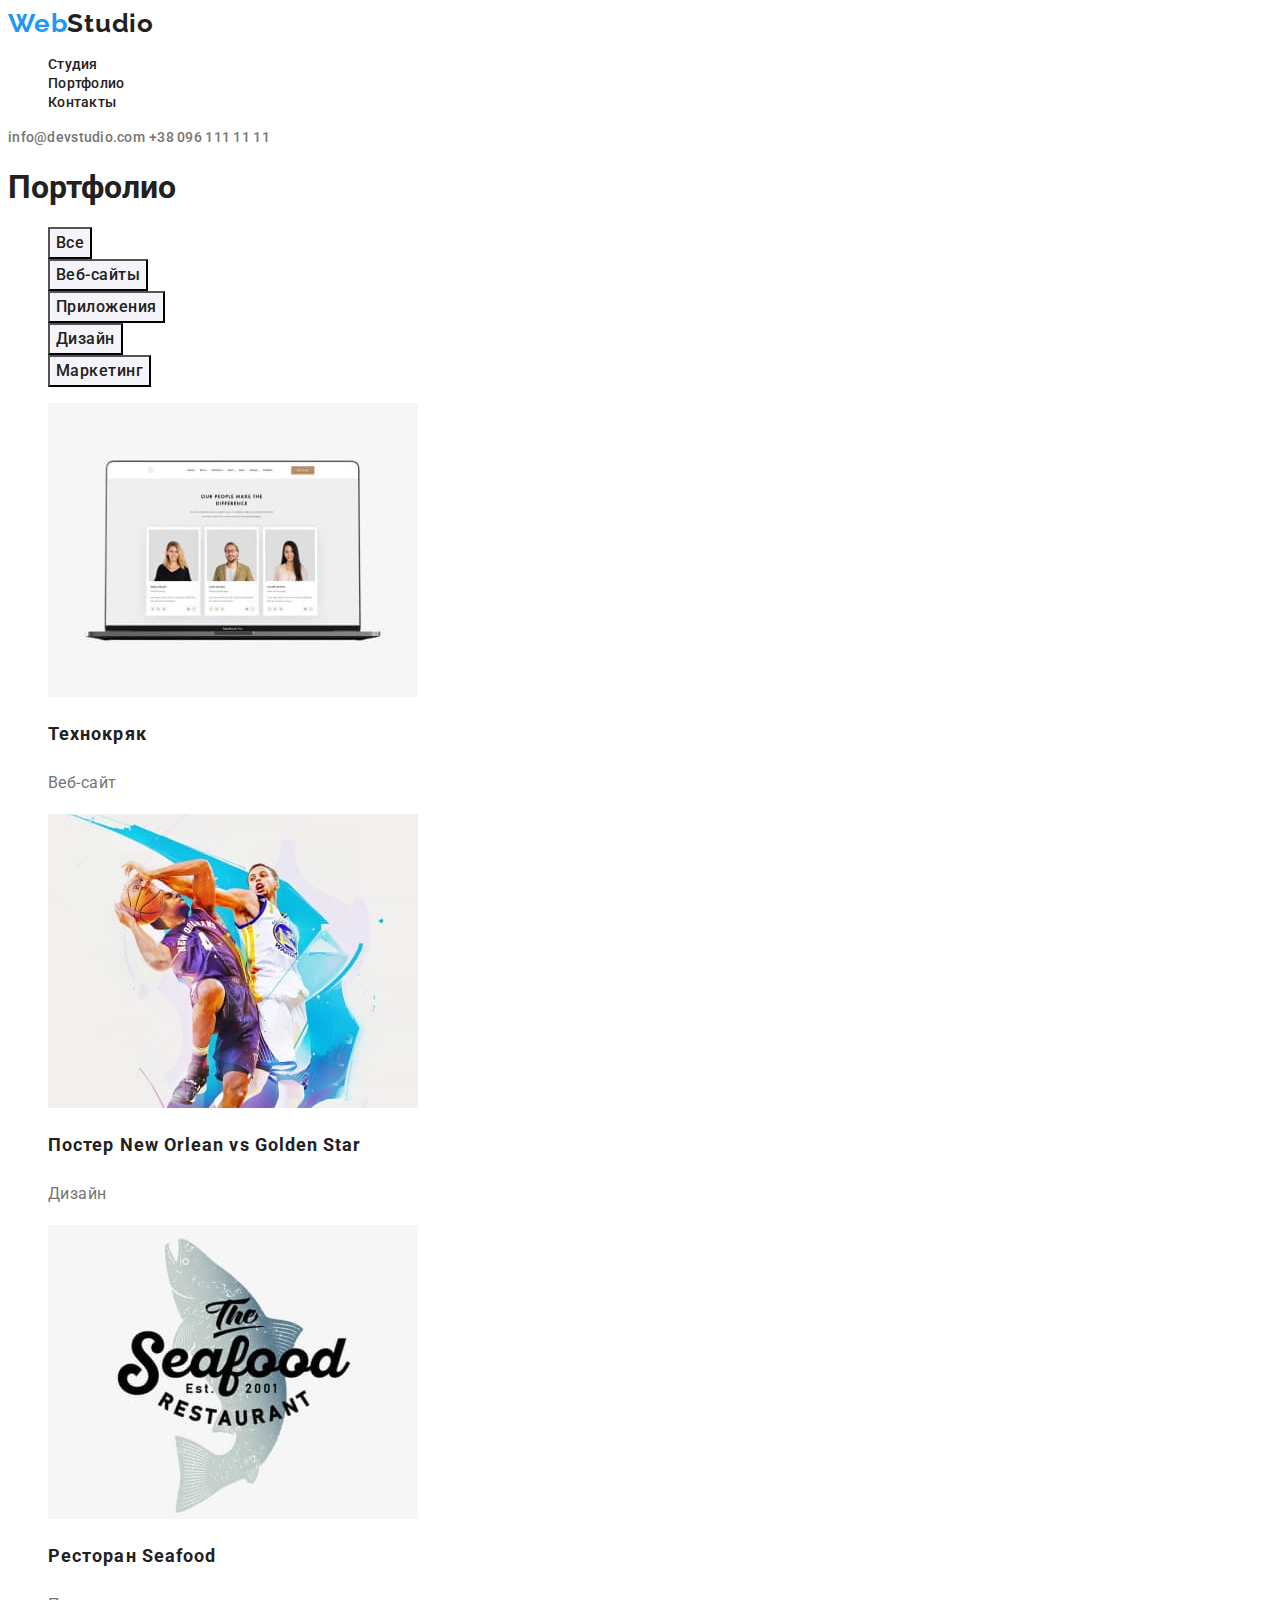
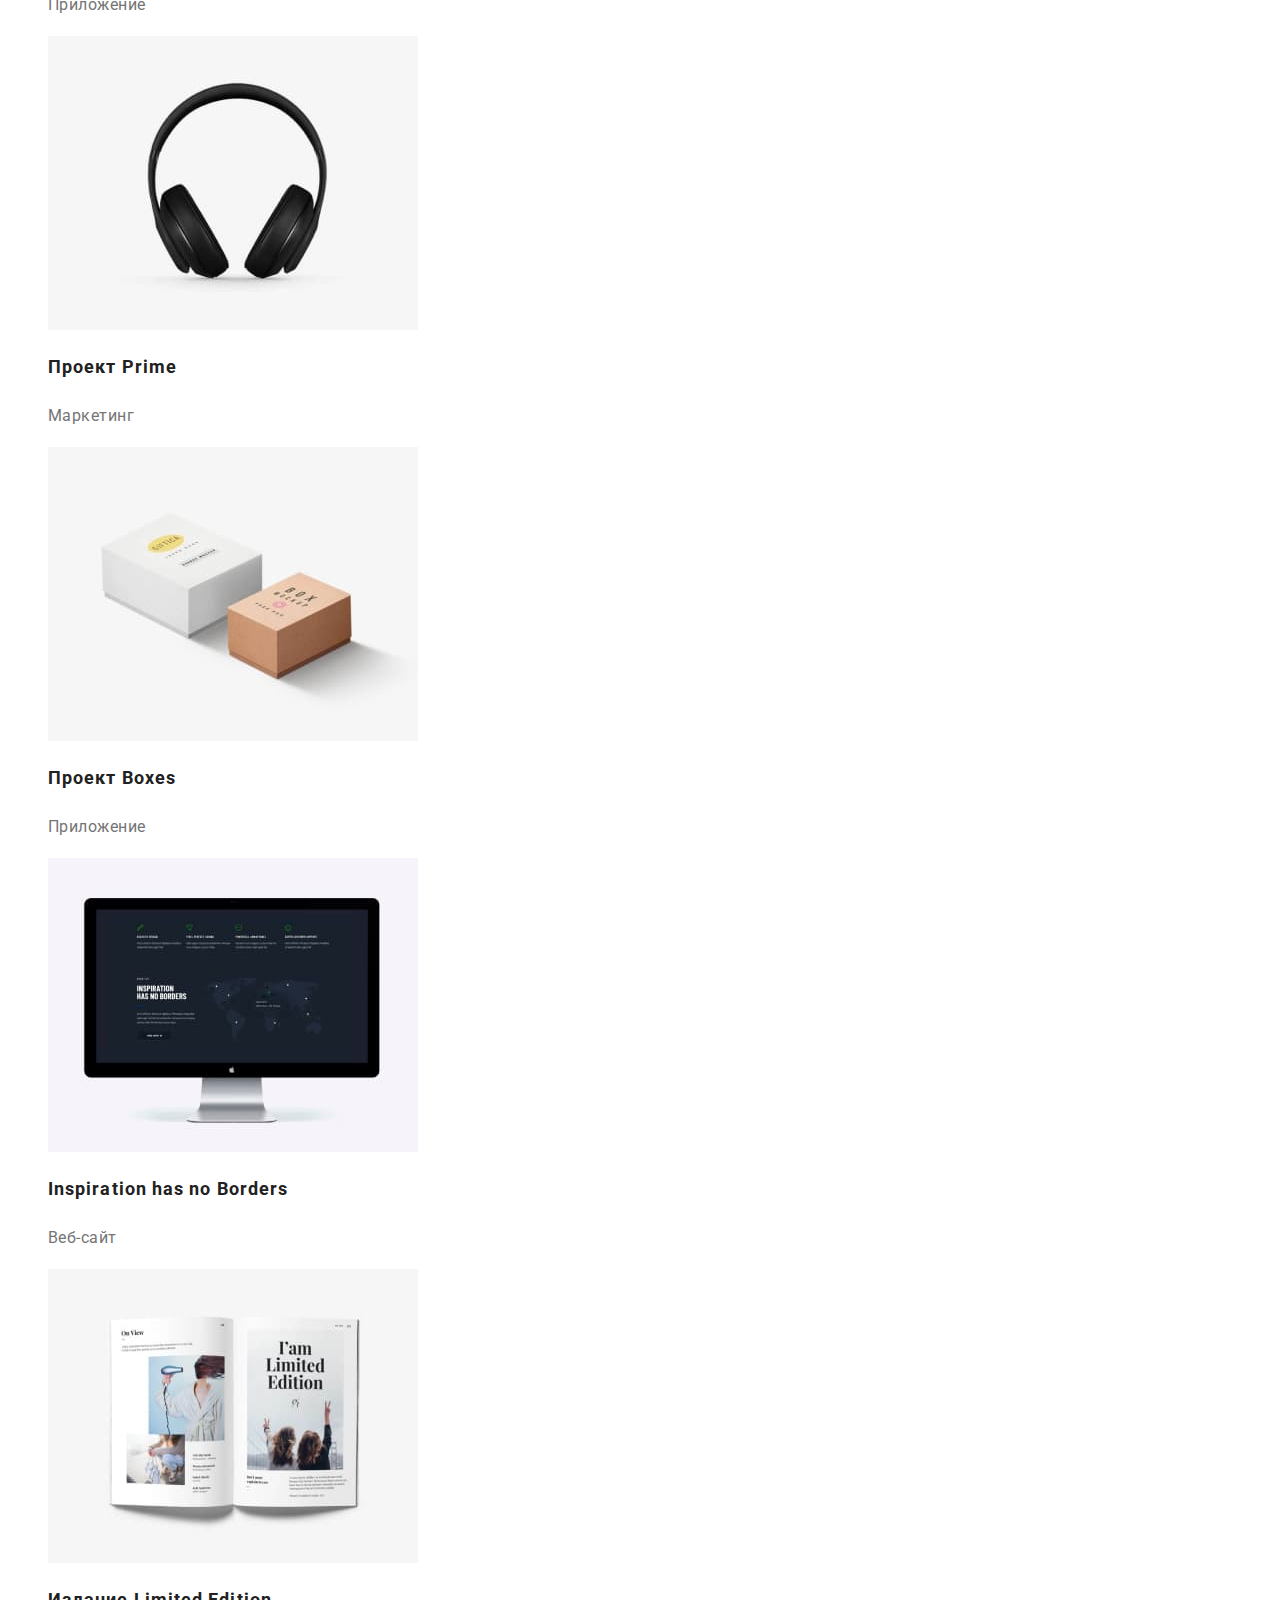
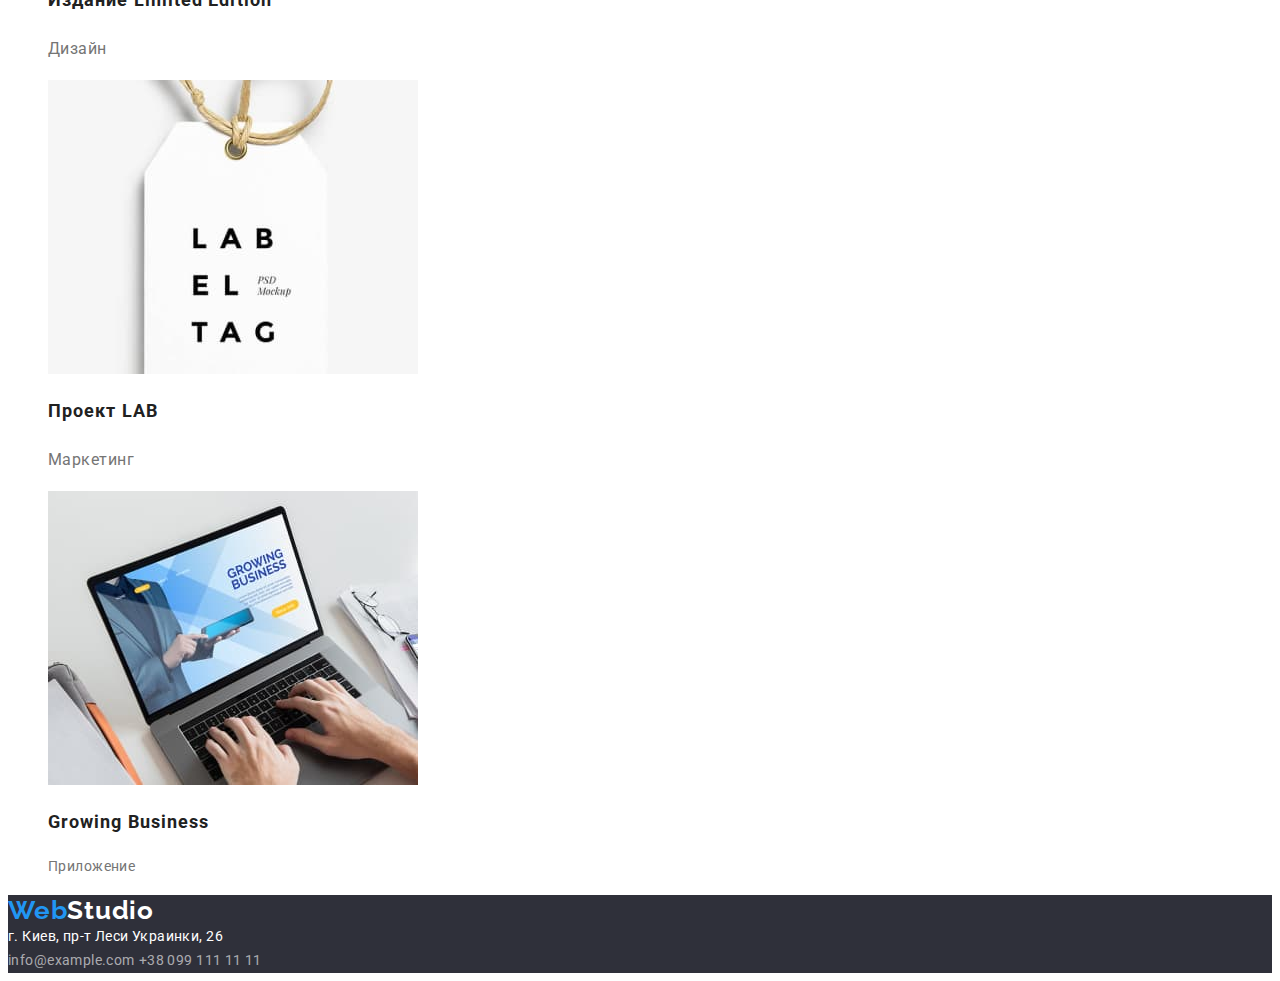
==== portfolio.html @ 38827151 "first commit" ====
<!DOCTYPE html>
<html lang="ru">

<head>
    <meta charset="UTF-8">
    <meta http-equiv="X-UA-Compatible" content="IE=edge">
    <meta name="viewport" content="width=device-width, initial-scale=1.0">
    <title>Portfolio</title>
    <link
        href="https://fonts.googleapis.com/css2?family=Raleway:wght@700&family=Roboto:wght@400;500;700;900&display=swap"
        rel="stylesheet">
    <link rel="stylesheet" href="./css/styles.css">
</head>

<body>
    <header>
        <a href="" class="logo"><span class="logo-title">Web</span>Studio</a>
        <nav>
            <ul>
                <li>
                    <a href="./index.html" class="link">Студия</a>
                </li>
                <li>
                    <a href="./portfolio.html" class="link">Портфолио</a>
                </li>
                <li>
                    <a href="#contact" class="link">Контакты</a>
                </li>
            </ul>
        </nav>
        <a href="mailto:info@devstudio.com" class="link link-info">info@devstudio.com</a>
        <a href="tel:+380961111111" class="link link-info">+38 096 111 11 11</a>
    </header>

    <main>
        <section>
            <!--спрятать-->
            <h1>Портфолио</h1>
            <!--спрятать-->
            <ul class="list-filters">
                <li>
                    <button class="item-filters" type="button">Все</button>
                </li>
                <li>
                    <button class="item-filters" type="button">Веб-сайты</button>
                </li>
                <li>
                    <button class="item-filters" type="button">Приложения</button>
                </li>
                <li>
                    <button class="item-filters" type="button">Дизайн</button>
                </li>
                <li>
                    <button class="item-filters" type="button">Маркетинг</button>
                </li>
            </ul>

            <ul>
                <li>
                    <a href="">
                        <img src="./images/project-1.jpg" alt="проект веб-сайта технокряк" width="370">
                        <h2 class="item-title">Технокряк</h2>
                        <p class="item-section-description">Веб-сайт</p>
                    </a>
                </li>
                <li>
                    <a href="">
                        <img src="./images/project-2.jpg" alt="дизайн постера Нью Орлеана и Голден Стар" width="370">
                        <h2 class="item-title">Постер New Orlean vs Golden Star</h2>
                        <p class="item-section-description">Дизайн</p>
                    </a>
                </li>
                <li>
                    <a href="">
                        <img src="./images/project-3.jpg" alt="приложение для ресторана морепродуктов" width="370">
                        <h2 class="item-title">Ресторан Seafood</h2>
                        <p class="item-section-description">Приложение</p>
                    </a>
                </li>
                <li>
                    <a href="">
                        <img src="./images/project-4.jpg" alt="маркетинг для проекта прайм" width="370">
                        <h2 class="item-title">Проект Prime</h2>
                        <p class="item-section-description">Маркетинг</p>
                    </a>
                </li>
                <li>
                    <a href="">
                        <img src="./images/project-5.jpg" alt="приложение для проекта боксес" width="370">
                        <h2 class="item-title">Проект Boxes</h2>
                        <p class="item-section-description">Приложение</p>
                    </a>
                </li>
                <li>
                    <a href="">
                        <img src="./images/project-6.jpg" alt="веб-сайт вдохновение не имеет границ" width="370">
                        <h2 class="item-title">Inspiration has no Borders</h2>
                        <p class="item-section-description">Веб-сайт</p>
                    </a>
                </li>
                <li>
                    <a href="">
                        <img src="./images/project-7.jpg" alt="дизайн издания лимитед идишен" width="370">
                        <h2 class="item-title">Издание Limited Edition</h2>
                        <p class="item-section-description">Дизайн</p>
                    </a>
                </li>
                <li>
                    <a href="">
                        <img src="./images/project-8.jpg" alt="маркетинг для проекта лаб" width="370">
                        <h2 class="item-title">Проект LAB</h2>
                        <p class="item-section-description">Маркетинг</p>
                    </a>
                </li>
                <li>
                    <a href="">
                        <img src="./images/project-9.jpg" alt="приложение для гровин бизнес" width="370">
                        <h2 class="item-title">Growing Business</h2>
                        <p class="section-description">Приложение</p>
                    </a>
                </li>
            </ul>

        </section>

    </main>

    <footer id="contact" class="footer">
        <a href="" class="logo logo-light"><span class="logo-title">Web</span>Studio</a>
        <address class="footer-address">г. Киев, пр-т Леси Украинки, 26</address>
        <a href="mailto:info@example.com" class="link link-info-oppacity">info@example.com</a>
        <a href="tel:+380991111111" class="link link-info-oppacity">+38 099 111 11 11</a>

    </footer>

</body>

</html>
---- css/styles.css ----
:root {
    --primary-color: #212121;
    --secondary-color: #2196F3;
    --extra-main-color: #757575;
}

* {
    box-sizing: border-box;
}
body {
    color: var(--primary-color);
    background-color: #ffffff;
    font-family: Roboto, sans-serif;
}
a {
    text-decoration: none;
}
li {
    list-style: none;
}

/* main */
.logo {
    font-family: Raleway, sans-serif;
    font-weight: 700;
    font-size: 26px;
    line-height: 1.17;
    letter-spacing: 0.03em;
    color: var(--primary-color);
}
.logo-title {
    color: var(--secondary-color);
}
.link {
    color: var(--primary-color);
    font-style: normal;
    font-weight: 500;
    font-size: 14px;
    line-height: 1.14;
    letter-spacing: 0.02em;
}
.link:hover,
.link:focus {
    color: var(--secondary-color);
}
.link-info {
    color: var(--extra-main-color);
}
.link-info-oppacity {
    font-weight: normal;
    font-size: 14px;
    line-height: 1.71;
    letter-spacing: 0.03em;
    color: rgba(255, 255, 255, 0.6);
}

.footer {
    background-color: #2F303A;
}
.logo-light {
    color: #ffffff;
}
.footer-address {
    font-weight: normal;
    font-style: normal;
    font-size: 14px;
    line-height: 1.71;
    letter-spacing: 0.03em;
    color: #FFFFFF;
}

/* index */
.hero {
    background-color: #2F303A;
}
.hero-title {
    font-weight: 900;
    font-size: 44px;
    line-height: 1.36;
    text-align: center;
    letter-spacing: 0.06em;
    text-transform: uppercase;
    color: #FFFFFF;
}
.hero-button {
    background-color: var(--secondary-color);
    color: #ffffff;
    font-weight: bold;
    font-size: 16px;
    line-height: 1.875;
    /* display: flex;
    align-items: center;
    text-align: center; */
    letter-spacing: 0.06em;
}
.hero-button:hover,
.hero-button:focus {
    background-color: #ffffff;
    color: var(--secondary-color);
}
.section-main-title {
    font-style: normal;
    font-weight: bold;
    font-size: 36px;
    line-height: 1.16;
    text-align: center;
    letter-spacing: 0.03em;
}
.section-title {
    font-weight: bold;
    font-size: 14px;
    line-height: 1.14;
    letter-spacing: 0.03em;
    text-transform: uppercase;
}
.section-description {
    font-weight: normal;
    font-size: 14px;
    line-height: 1.71;
    letter-spacing: 0.03em;
    color: var(--extra-main-color);
}
.section-title-team {
    font-weight: 500;
    font-size: 16px;
    line-height: 1.1875;
    letter-spacing: 0.03em;
}
.section-description-team {
    font-weight: normal;
    font-size: 16px;
    line-height: 1.1875;
    letter-spacing: 0.03em;
    color: var(--extra-main-color);
}

/* portfolio */
.item-filters {
    font-family: Roboto, sans-serif;
    background-color: #F5F4FA;
    color: var(--primary-color);
    cursor: pointer;
    font-weight: 500;
    font-size: 16px;
    line-height: 1.625;
    text-align: center;
    letter-spacing: 0.03em;
}
.item-filters:hover,
.item-filters:focus{
    color: #ffffff;
    background-color: var(--secondary-color);
}
.item-title {
    font-weight: bold;
    font-size: 18px;
    line-height: 2;
    letter-spacing: 0.06em;
    color: var(--primary-color)
}
.item-section-description {
    font-weight: normal;
    font-size: 16px;
    line-height: 1.875;
    letter-spacing: 0.03em;
    color: var(--extra-main-color);
}
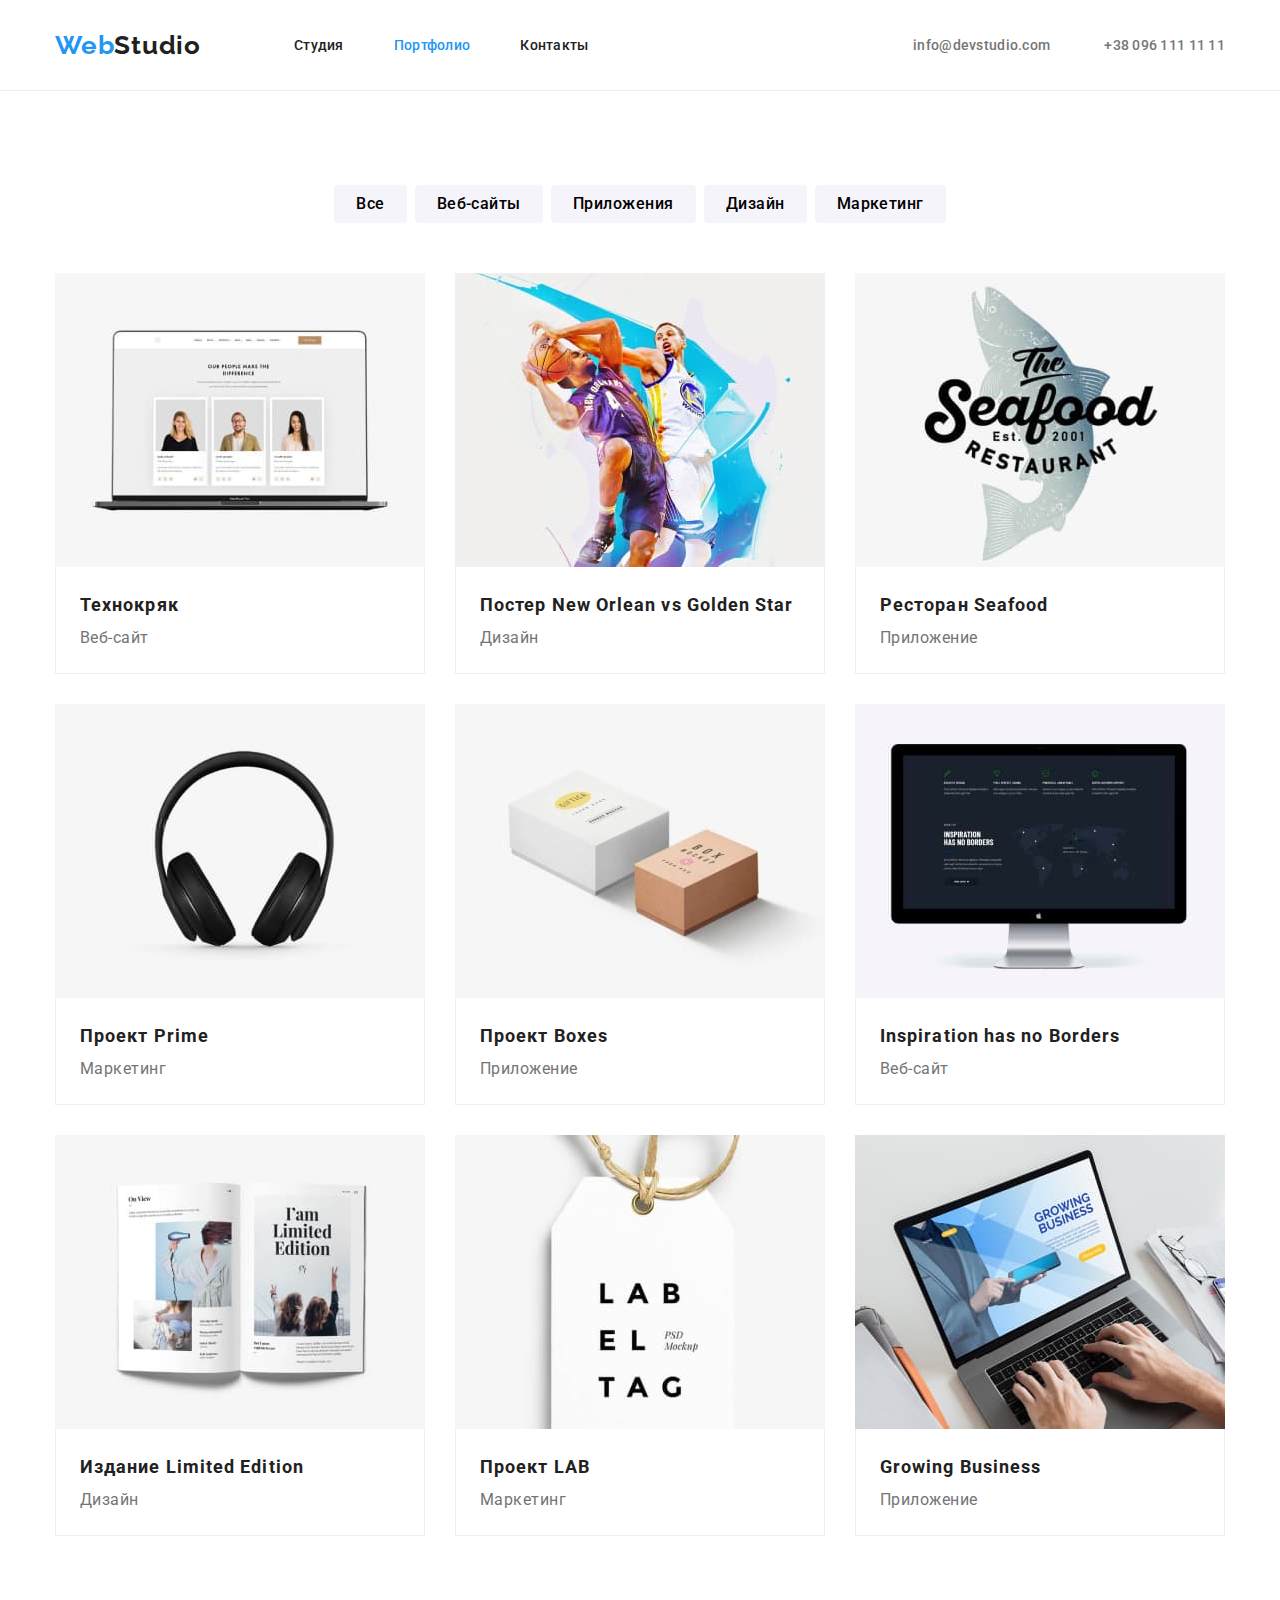
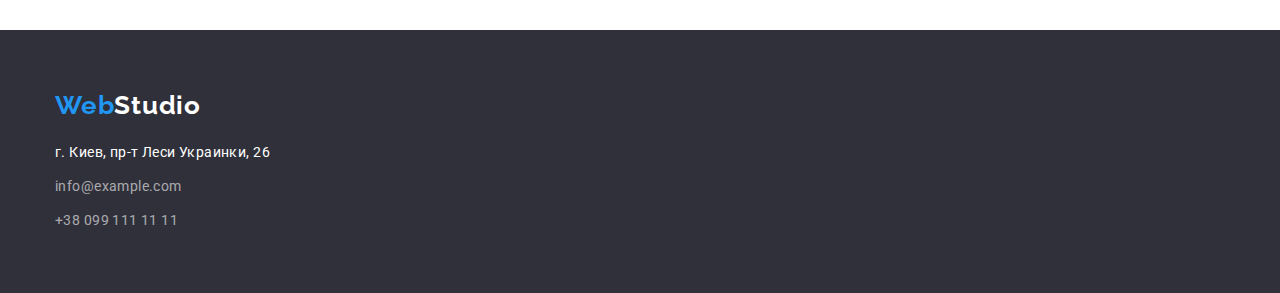
==== commit 9da63a90: "hw 3 done" ====
--- a/portfolio.html
+++ b/portfolio.html
@@ -9,128 +9,161 @@
     <link
         href="https://fonts.googleapis.com/css2?family=Raleway:wght@700&family=Roboto:wght@400;500;700;900&display=swap"
         rel="stylesheet">
+    <link rel="stylesheet"
+        href="https://cdnjs.cloudflare.com/ajax/libs/modern-normalize/1.1.0/modern-normalize.min.css">
     <link rel="stylesheet" href="./css/styles.css">
 </head>
 
 <body>
-    <header>
+    <header class="header container header-line">
         <a href="" class="logo"><span class="logo-title">Web</span>Studio</a>
         <nav>
-            <ul>
-                <li>
+            <ul class="header-list">
+                <li class="header-list-item">
                     <a href="./index.html" class="link">Студия</a>
                 </li>
-                <li>
-                    <a href="./portfolio.html" class="link">Портфолио</a>
+                <li class="header-list-item">
+                    <a href="./portfolio.html" class="link link-active">Портфолио</a>
                 </li>
-                <li>
+                <li class="header-list-item">
                     <a href="#contact" class="link">Контакты</a>
                 </li>
             </ul>
         </nav>
-        <a href="mailto:info@devstudio.com" class="link link-info">info@devstudio.com</a>
-        <a href="tel:+380961111111" class="link link-info">+38 096 111 11 11</a>
+        <div class="header-item">
+            <a href="mailto:info@devstudio.com" class="link link-info">info@devstudio.com</a>
+            <a href="tel:+380961111111" class="link link-info">+38 096 111 11 11</a>
+        </div>
     </header>
 
     <main>
-        <section>
-            <!--спрятать-->
-            <h1>Портфолио</h1>
-            <!--спрятать-->
-            <ul class="list-filters">
-                <li>
-                    <button class="item-filters" type="button">Все</button>
-                </li>
-                <li>
-                    <button class="item-filters" type="button">Веб-сайты</button>
-                </li>
-                <li>
-                    <button class="item-filters" type="button">Приложения</button>
-                </li>
-                <li>
-                    <button class="item-filters" type="button">Дизайн</button>
-                </li>
-                <li>
-                    <button class="item-filters" type="button">Маркетинг</button>
-                </li>
-            </ul>
+        <section class="line">
+            <div class="container">
+                <!--спрятать-->
+                <h1 class="visually-hidden">Портфолио</h1>
+                <!--спрятать-->
+                <ul class="filter-button-list">
+                    <li class="filter-button-item">
+                        <button class="filter-button" type="button">Все</button>
+                    </li>
+                    <li class="filter-button-item">
+                        <button class="filter-button" type="button">Веб-сайты</button>
+                    </li>
+                    <li class="filter-button-item">
+                        <button class="filter-button" type="button">Приложения</button>
+                    </li>
+                    <li class="filter-button-item">
+                        <button class="filter-button" type="button">Дизайн</button>
+                    </li>
+                    <li class="filter-button-item">
+                        <button class="filter-button" type="button">Маркетинг</button>
+                    </li>
+                </ul>
 
-            <ul>
-                <li>
-                    <a href="">
-                        <img src="./images/project-1.jpg" alt="проект веб-сайта технокряк" width="370">
-                        <h2 class="item-title">Технокряк</h2>
-                        <p class="item-section-description">Веб-сайт</p>
-                    </a>
-                </li>
-                <li>
-                    <a href="">
-                        <img src="./images/project-2.jpg" alt="дизайн постера Нью Орлеана и Голден Стар" width="370">
-                        <h2 class="item-title">Постер New Orlean vs Golden Star</h2>
-                        <p class="item-section-description">Дизайн</p>
-                    </a>
-                </li>
-                <li>
-                    <a href="">
-                        <img src="./images/project-3.jpg" alt="приложение для ресторана морепродуктов" width="370">
-                        <h2 class="item-title">Ресторан Seafood</h2>
-                        <p class="item-section-description">Приложение</p>
-                    </a>
-                </li>
-                <li>
-                    <a href="">
-                        <img src="./images/project-4.jpg" alt="маркетинг для проекта прайм" width="370">
-                        <h2 class="item-title">Проект Prime</h2>
-                        <p class="item-section-description">Маркетинг</p>
-                    </a>
-                </li>
-                <li>
-                    <a href="">
-                        <img src="./images/project-5.jpg" alt="приложение для проекта боксес" width="370">
-                        <h2 class="item-title">Проект Boxes</h2>
-                        <p class="item-section-description">Приложение</p>
-                    </a>
-                </li>
-                <li>
-                    <a href="">
-                        <img src="./images/project-6.jpg" alt="веб-сайт вдохновение не имеет границ" width="370">
-                        <h2 class="item-title">Inspiration has no Borders</h2>
-                        <p class="item-section-description">Веб-сайт</p>
-                    </a>
-                </li>
-                <li>
-                    <a href="">
-                        <img src="./images/project-7.jpg" alt="дизайн издания лимитед идишен" width="370">
-                        <h2 class="item-title">Издание Limited Edition</h2>
-                        <p class="item-section-description">Дизайн</p>
-                    </a>
-                </li>
-                <li>
-                    <a href="">
-                        <img src="./images/project-8.jpg" alt="маркетинг для проекта лаб" width="370">
-                        <h2 class="item-title">Проект LAB</h2>
-                        <p class="item-section-description">Маркетинг</p>
-                    </a>
-                </li>
-                <li>
-                    <a href="">
-                        <img src="./images/project-9.jpg" alt="приложение для гровин бизнес" width="370">
-                        <h2 class="item-title">Growing Business</h2>
-                        <p class="section-description">Приложение</p>
-                    </a>
-                </li>
-            </ul>
-
+                <ul class="cards">
+                    <li class="cards-item">
+                        <a href="">
+                            <img src="./images/project-1.jpg" alt="проект веб-сайта технокряк" width="370">
+                            <div class="cards-item-box">
+                                <h2 class="cards-item-title">Технокряк</h2>
+                                <p class="cards-item-description">Веб-сайт</p>
+                            </div>
+                        </a>
+                    </li>
+                    <li class="cards-item">
+                        <a href="">
+                            <img src="./images/project-2.jpg" alt="дизайн постера Нью Орлеана и Голден Стар"
+                                width="370">
+                            <div class="cards-item-box">
+                                <h2 class="cards-item-title">Постер New Orlean vs Golden Star</h2>
+                                <p class="cards-item-description">Дизайн</p>
+                            </div>
+                        </a>
+                    </li>
+                    <li class="cards-item">
+                        <a href="">
+                            <img src="./images/project-3.jpg" alt="приложение для ресторана морепродуктов" width="370">
+                            <div class="cards-item-box">
+                                <h2 class="cards-item-title">Ресторан Seafood</h2>
+                                <p class="cards-item-description">Приложение</p>
+                            </div>
+                        </a>
+                    </li>
+                    <li class="cards-item">
+                        <a href="">
+                            <img src="./images/project-4.jpg" alt="маркетинг для проекта прайм" width="370">
+                            <div class="cards-item-box">
+                                <h2 class="cards-item-title">Проект Prime</h2>
+                                <p class="cards-item-description">Маркетинг</p>
+                            </div>
+                        </a>
+                    </li>
+                    <li class="cards-item">
+                        <a href="">
+                            <img src="./images/project-5.jpg" alt="приложение для проекта боксес" width="370">
+                            <div class="cards-item-box">
+                                <h2 class="cards-item-title">Проект Boxes</h2>
+                                <p class="cards-item-description">Приложение</p>
+                            </div>
+                        </a>
+                    </li>
+                    <li class="cards-item">
+                        <a href="">
+                            <img src="./images/project-6.jpg" alt="веб-сайт вдохновение не имеет границ" width="370">
+                            <div class="cards-item-box">
+                                <h2 class="cards-item-title">Inspiration has no Borders</h2>
+                                <p class="cards-item-description">Веб-сайт</p>
+                            </div>
+                        </a>
+                    </li>
+                    <li class="cards-item">
+                        <a href="">
+                            <img src="./images/project-7.jpg" alt="дизайн издания лимитед идишен" width="370">
+                            <div class="cards-item-box">
+                                <h2 class="cards-item-title">Издание Limited Edition</h2>
+                                <p class="cards-item-description">Дизайн</p>
+                            </div>
+                        </a>
+                    </li>
+                    <li class="cards-item">
+                        <a href="">
+                            <img src="./images/project-8.jpg" alt="маркетинг для проекта лаб" width="370">
+                            <div class="cards-item-box">
+                                <h2 class="cards-item-title">Проект LAB</h2>
+                                <p class="cards-item-description">Маркетинг</p>
+                            </div>
+                        </a>
+                    </li>
+                    <li class="cards-item">
+                        <a href="">
+                            <img src="./images/project-9.jpg" alt="приложение для гровин бизнес" width="370">
+                            <div class="cards-item-box">
+                                <h2 class="cards-item-title">Growing Business</h2>
+                                <p class="cards-item-description">Приложение</p>
+                            </div>
+                        </a>
+                    </li>
+                </ul>
+            </div>
         </section>
 
     </main>
 
     <footer id="contact" class="footer">
-        <a href="" class="logo logo-light"><span class="logo-title">Web</span>Studio</a>
-        <address class="footer-address">г. Киев, пр-т Леси Украинки, 26</address>
-        <a href="mailto:info@example.com" class="link link-info-oppacity">info@example.com</a>
-        <a href="tel:+380991111111" class="link link-info-oppacity">+38 099 111 11 11</a>
-
+        <div class="container">
+            <a href="" class="logo logo-light"><span class="logo-title">Web</span>Studio</a>
+            <ul class="footer-list">
+                <li class="footer-item">
+                    <address class="footer-address">г. Киев, пр-т Леси Украинки, 26</address>
+                </li>
+                <li class="footer-item">
+                    <a href="mailto:info@example.com" class="link link-info-oppacity">info@example.com</a>
+                </li>
+                <li class="footer-item">
+                    <a href="tel:+380991111111" class="link link-info-oppacity">+38 099 111 11 11</a>
+                </li>
+            </ul>
+        </div>
     </footer>
 
 </body>
--- a/css/styles.css
+++ b/css/styles.css
@@ -4,7 +4,9 @@
     --extra-main-color: #757575;
 }
 
-* {
+*,
+*::before,
+*::after {
     box-sizing: border-box;
 }
 body {
@@ -15,11 +17,67 @@
 a {
     text-decoration: none;
 }
+h1,
+h2,
+h3,
+h4,
+h5,
+h6,
+p {
+    margin: 0;
+}
+ul,
+ol {
+    margin: 0;
+    padding: 0;
+}
 li {
     list-style: none;
-}
-
-/* main */
+    margin: 0;
+    padding: 0;
+}
+img {
+    display: block;
+}
+.container {
+    width: 1230px;
+    padding: 0 30px;
+    margin: 0 auto;
+}
+.visually-hidden {
+    position: absolute !important;
+    clip: rect(1px 1px 1px 1px);
+    /* IE6 IE7 */
+    clip: rect(1px 1px 1px 1px);
+    padding: 0 !important;
+    border: 0 !important;
+    height: 1px !important;
+    width: 1px !important;
+    overflow: hidden;
+}
+
+/* both pages */
+.header {
+    display: flex;
+    align-items: center;
+    padding-top: 30px;
+    padding-bottom: 30px;
+}
+.header-item {
+    margin-left: auto;
+}
+
+.header-list {
+    display: flex;
+    padding: 0;
+}
+.header-list-item {
+    margin-right: 50px;
+}
+.header-list-item:last-child {
+    margin-right: 0; 
+}
+
 .logo {
     font-family: Raleway, sans-serif;
     font-weight: 700;
@@ -27,6 +85,7 @@
     line-height: 1.17;
     letter-spacing: 0.03em;
     color: var(--primary-color);
+    margin-right: 93px;
 }
 .logo-title {
     color: var(--secondary-color);
@@ -39,12 +98,21 @@
     line-height: 1.14;
     letter-spacing: 0.02em;
 }
+
 .link:hover,
 .link:focus {
     color: var(--secondary-color);
 }
+.link-active {
+        color: var(--secondary-color)
+}
 .link-info {
     color: var(--extra-main-color);
+    margin-right: 50px;
+}
+
+.link-info:last-child {
+    margin-right: 0;
 }
 .link-info-oppacity {
     font-weight: normal;
@@ -56,6 +124,14 @@
 
 .footer {
     background-color: #2F303A;
+    padding-top: 60px;
+    padding-bottom: 60px;
+}
+.footer-list {
+    margin-top: 20px;
+}
+.footer-item {
+    margin-top: 10px;
 }
 .logo-light {
     color: #ffffff;
@@ -72,8 +148,10 @@
 /* index */
 .hero {
     background-color: #2F303A;
+    padding: 200px 0;
 }
 .hero-title {
+    max-width: 696px;
     font-weight: 900;
     font-size: 44px;
     line-height: 1.36;
@@ -81,17 +159,24 @@
     letter-spacing: 0.06em;
     text-transform: uppercase;
     color: #FFFFFF;
+    margin: 0 auto 30px;
 }
 .hero-button {
+    display: flex;
+    min-width: 200px;
+    padding: 10px 32px;
     background-color: var(--secondary-color);
     color: #ffffff;
     font-weight: bold;
     font-size: 16px;
     line-height: 1.875;
-    /* display: flex;
+    display: flex;
     align-items: center;
-    text-align: center; */
+    text-align: center;
     letter-spacing: 0.06em;
+    margin: 0 auto;
+    border-radius: 4px;
+    border-style: none;
 }
 .hero-button:hover,
 .hero-button:focus {
@@ -105,13 +190,27 @@
     line-height: 1.16;
     text-align: center;
     letter-spacing: 0.03em;
-}
+    margin-top: 94px;
+}
+.advantages {
+    display: flex;
+    flex-basis: calc(100% / 4 - 30px);
+    margin-top: 97px;
+}
+.advantage-item {
+    margin-right: 30px;
+}
+.advantage-item:last-child {
+    margin-right: 0;
+}
+
 .section-title {
     font-weight: bold;
     font-size: 14px;
     line-height: 1.14;
     letter-spacing: 0.03em;
     text-transform: uppercase;
+    margin-bottom: 10px;
 }
 .section-description {
     font-weight: normal;
@@ -120,11 +219,61 @@
     letter-spacing: 0.03em;
     color: var(--extra-main-color);
 }
+
+.projects {
+    display: flex;
+    flex-wrap: wrap;
+    margin-top: 50px;
+    padding-bottom: 94px;
+}
+.project-item {
+    flex-basis: calc(100% / 3 - 30px);
+    margin-right: 30px;
+}
+.project-item:last-child {
+    margin-right: 0;
+}
+.our-team {
+    background-color: #F5F4FA;
+    padding-top: 94px;
+    padding-bottom: 94px;
+}
+.teams-main-title {
+    font-style: normal;
+    font-weight: bold;
+    font-size: 36px;
+    line-height: 1.16;
+    text-align: center;
+    letter-spacing: 0.03em;
+}
+.teams {
+    margin-top: 50px;
+    display: flex;
+}
+.team-item {
+    flex-basis: calc(100% / 4 - 30px);
+    margin-right: 30px;
+    
+    box-shadow: 0px 1px 3px rgba(0, 0, 0, 0.10),
+                0px 1px 1px rgba(0, 0, 0, 0.10),
+                0px 2px 1px rgba(0, 0, 0, 0.2);
+    border-radius: 0px 0px 4px 4px;
+}
+.team-item:last-child {
+    margin-right: 0;
+}
+
+.team-item-card {
+    background-color: #ffffff;
+}
+
 .section-title-team {
     font-weight: 500;
     font-size: 16px;
     line-height: 1.1875;
     letter-spacing: 0.03em;
+    text-align: center;
+    padding: 30px 0 10px;
 }
 .section-description-team {
     font-weight: normal;
@@ -132,33 +281,78 @@
     line-height: 1.1875;
     letter-spacing: 0.03em;
     color: var(--extra-main-color);
+    text-align: center;
+    padding-bottom: 30px;
 }
 
 /* portfolio */
-.item-filters {
-    font-family: Roboto, sans-serif;
-    background-color: #F5F4FA;
+.line {
+    border-top: 1px solid #ECECEC;
+}
+.filter-button-list {
+    display: flex;
+    justify-content: center;
+    margin-bottom: 50px;
+    margin-top: 94px;
+}
+.filter-button-item {
+    margin-right: 8px;
+}
+
+.filter-button-item:last-child {
+    margin-right: 0;
+}
+.filter-button {
+    background-color: #f5f4fa;
+    font-weight: 500;
+    font-size: 16px;
+    line-height: 1.63;
+    text-align: center;
+    letter-spacing: 0.03em;
+    cursor: pointer;
+    border-radius: 4px;
+    border-style: none;
+    padding: 6px 22px;
+}
+
+.filter-button:hover,
+.filter-button:focus,
+.filter-button:active {
+    background-color: var(--secondary-color);
+    color: #ffffff;
+    cursor: pointer;
+    box-shadow: 0px 2px 3px rgba(0, 0, 0, 0.10),
+    0px 1px 1px rgba(0, 0, 0, 0.10),
+    0px 2px 1px rgba(0, 0, 0, 0.2);
+}
+.cards {
+    display: flex;
+    flex-wrap: wrap;
+}
+.cards-item {
+    flex-basis: calc(100% / 3 - 30px);
+    margin-right: 30px;
+    margin-bottom: 30px;
+}
+.cards-item:nth-child(3n+3) {
+    margin-right: 0;
+}
+.cards-item:nth-last-child(-n+3) {
+    margin-bottom: 94px;
+}
+.cards-item-box {
+    border: 1px solid #EEEEEE;
+    padding: 20px 24px;
+    border-top: none;
+}
+.cards-item-title {
     color: var(--primary-color);
-    cursor: pointer;
-    font-weight: 500;
-    font-size: 16px;
-    line-height: 1.625;
-    text-align: center;
-    letter-spacing: 0.03em;
-}
-.item-filters:hover,
-.item-filters:focus{
-    color: #ffffff;
-    background-color: var(--secondary-color);
-}
-.item-title {
     font-weight: bold;
     font-size: 18px;
     line-height: 2;
-    letter-spacing: 0.06em;
-    color: var(--primary-color)
-}
-.item-section-description {
+    letter-spacing: 0.06em;  
+}
+.cards-item-description {
     font-weight: normal;
     font-size: 16px;
     line-height: 1.875;
